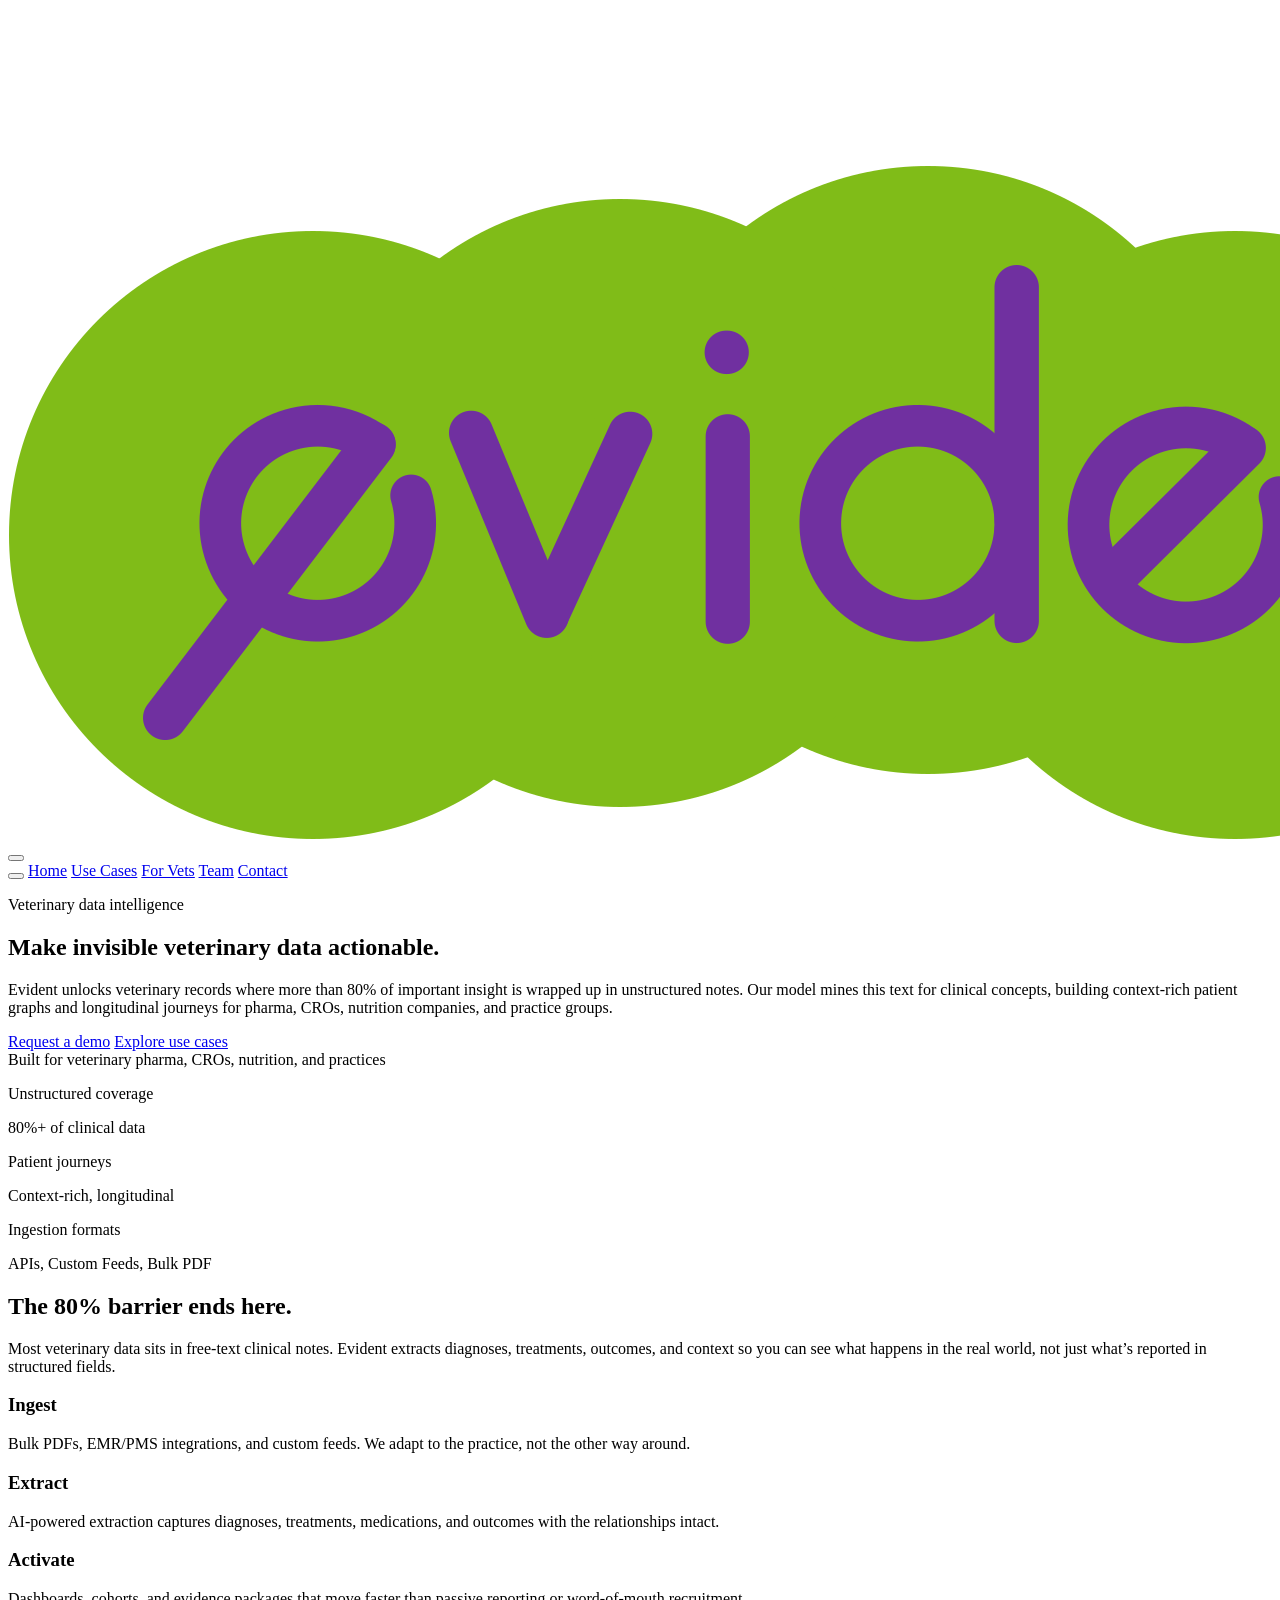
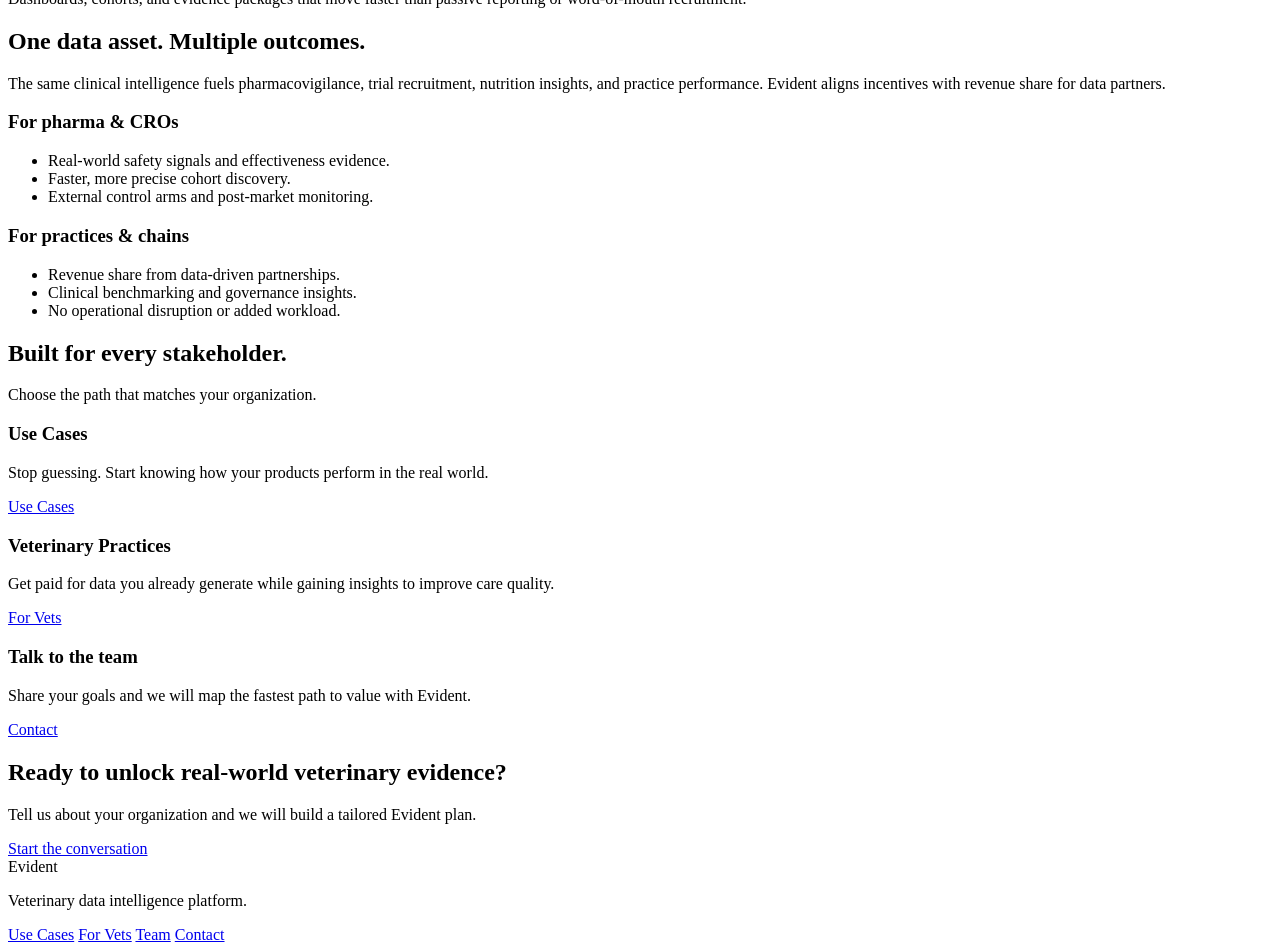
==== index.html @ 98c077f2 "Update site logo to evidentmed asset" ====
<!doctype html>
<html lang="en">
  <head>
    <meta charset="utf-8" />
    <meta name="viewport" content="width=device-width, initial-scale=1" />
    <title>Evident | Veterinary Data Intelligence</title>
    <meta
      name="description"
      content="Evident transforms unstructured veterinary records into real-world intelligence for pharma, CROs, nutrition brands, and veterinary practice groups."
    />
    <link rel="icon" href="static/favicon.png" type="image/png" />
    <link rel="preconnect" href="https://fonts.googleapis.com" />
    <link rel="preconnect" href="https://fonts.gstatic.com" crossorigin />
    <link
      href="https://fonts.googleapis.com/css2?family=Sora:wght@400;600;700&family=Source+Sans+3:wght@400;500;600&display=swap"
      rel="stylesheet"
    />
    <link rel="stylesheet" href="styles.css" />
  </head>
  <body>
    <div class="bg">
      <div class="orb orb-one" aria-hidden="true"></div>
      <div class="orb orb-two" aria-hidden="true"></div>
      <div class="orb orb-three" aria-hidden="true"></div>
      <div class="orb orb-four" aria-hidden="true"></div>
      <div class="orb orb-one orb-flat" aria-hidden="true"></div>
      <div class="orb orb-two orb-flat" aria-hidden="true"></div>
      <div class="orb orb-three orb-flat" aria-hidden="true"></div>
      <div class="orb orb-four orb-flat" aria-hidden="true"></div>
      <canvas class="orb-lines" aria-hidden="true"></canvas>
      <div class="grid" aria-hidden="true"></div>
    </div>

    <header class="nav">
      <a class="logo" href="/" aria-label="Evident home">
        <img src="static/evidentmed.png" alt="Evident logo" />
      </a>
      <button class="nav-toggle" type="button" aria-label="Toggle menu" aria-expanded="false">
        <span class="bar"></span>
        <span class="bar"></span>
        <span class="bar"></span>
      </button>
      <nav class="nav-links">
        <button class="nav-toggle nav-close" type="button" aria-label="Close menu">
          <span class="bar"></span>
          <span class="bar"></span>
          <span class="bar"></span>
        </button>
        <a href="/" class="active">Home</a>
        <a href="/pharma/">Use Cases</a>
        <a href="/vets/">For Vets</a>
        <a href="/team/">Team</a>
        <a href="/contact/" class="button small">Contact</a>
      </nav>
    </header>

    <main>
      <section class="hero">
        <div class="hero-copy">
          <p class="eyebrow">Veterinary data intelligence</p>
          <h1>Make invisible veterinary data actionable.</h1>
          <p class="lede">
            Evident unlocks veterinary records where more than 80% of important
            insight is wrapped up in unstructured notes. Our model mines this
            text for clinical concepts, building context-rich patient graphs and
            longitudinal journeys for pharma, CROs, nutrition companies, and
            practice groups.
          </p>
          <div class="cta-row">
            <a class="button" href="/contact/">Request a demo</a>
            <a class="button ghost" href="/pharma/">Explore use cases</a>
          </div>
          <div class="trust">
            <span>Built for veterinary pharma, CROs, nutrition, and practices</span>
          </div>
        </div>
        <div class="hero-card" aria-hidden="true">
          <div class="hero-card-body">
            <div class="metric">
              <p class="metric-label">Unstructured coverage</p>
              <p class="metric-value">80%+ of clinical data</p>
            </div>
            <div class="metric">
              <p class="metric-label">Patient journeys</p>
              <p class="metric-value">Context-rich, longitudinal</p>
            </div>
            <div class="metric">
              <p class="metric-label">Ingestion formats</p>
              <p class="metric-value">APIs, Custom Feeds, Bulk PDF</p>
            </div>
          </div>
        </div>
      </section>

      <section class="section" id="platform">
        <div class="section-title">
          <h2>The 80% barrier ends here.</h2>
          <p>
            Most veterinary data sits in free-text clinical notes. Evident
            extracts diagnoses, treatments, outcomes, and context so you can see
            what happens in the real world, not just what’s reported in
            structured fields.
          </p>
        </div>
        <div class="steps">
          <div class="step">
            <h3>Ingest</h3>
            <p>
              Bulk PDFs, EMR/PMS integrations, and custom feeds. We adapt to the
              practice, not the other way around.
            </p>
          </div>
          <div class="step">
            <h3>Extract</h3>
            <p>
              AI-powered extraction captures diagnoses, treatments, medications,
              and outcomes with the relationships intact.
            </p>
          </div>
          <div class="step">
            <h3>Activate</h3>
            <p>
              Dashboards, cohorts, and evidence packages that move faster than
              passive reporting or word-of-mouth recruitment.
            </p>
          </div>
        </div>
      </section>

      <section class="section dark" id="impact">
        <div class="section-title">
          <h2>One data asset. Multiple outcomes.</h2>
          <p>
            The same clinical intelligence fuels pharmacovigilance, trial
            recruitment, nutrition insights, and practice performance. Evident
            aligns incentives with revenue share for data partners.
          </p>
        </div>
        <div class="split">
          <div class="panel">
            <h3>For pharma & CROs</h3>
            <ul>
              <li>Real-world safety signals and effectiveness evidence.</li>
              <li>Faster, more precise cohort discovery.</li>
              <li>External control arms and post-market monitoring.</li>
            </ul>
          </div>
          <div class="panel">
            <h3>For practices & chains</h3>
            <ul>
              <li>Revenue share from data-driven partnerships.</li>
              <li>Clinical benchmarking and governance insights.</li>
              <li>No operational disruption or added workload.</li>
            </ul>
          </div>
        </div>
      </section>

      <section class="section" id="audiences">
        <div class="section-title">
          <h2>Built for every stakeholder.</h2>
          <p>Choose the path that matches your organization.</p>
        </div>
        <div class="feature-grid">
          <div class="feature">
            <h3>Use Cases</h3>
            <p>
              Stop guessing. Start knowing how your products perform in the real
              world.
            </p>
            <a class="button ghost" href="/pharma/">Use Cases</a>
          </div>
          <div class="feature">
            <h3>Veterinary Practices</h3>
            <p>
              Get paid for data you already generate while gaining insights to
              improve care quality.
            </p>
            <a class="button ghost" href="/vets/">For Vets</a>
          </div>
          <div class="feature">
            <h3>Talk to the team</h3>
            <p>
              Share your goals and we will map the fastest path to value with
              Evident.
            </p>
            <a class="button ghost" href="/contact/">Contact</a>
          </div>
        </div>
      </section>

      <section class="section cta" id="contact">
        <div class="cta-content">
          <h2>Ready to unlock real-world veterinary evidence?</h2>
          <p>
            Tell us about your organization and we will build a tailored Evident
            plan.
          </p>
        </div>
        <div class="cta-actions">
          <a class="button" href="/contact/">Start the conversation</a>
        </div>
      </section>
    </main>

    <footer class="footer">
      <div>
        <div class="logo">Evident</div>
        <p>Veterinary data intelligence platform.</p>
      </div>
      <div class="footer-links">
        <a href="/pharma/">Use Cases</a>
        <a href="/vets/">For Vets</a>
        <a href="/team/">Team</a>
        <a href="/contact/">Contact</a>
      </div>
    </footer>
    <script src="scripts.js"></script>
  </body>
</html>
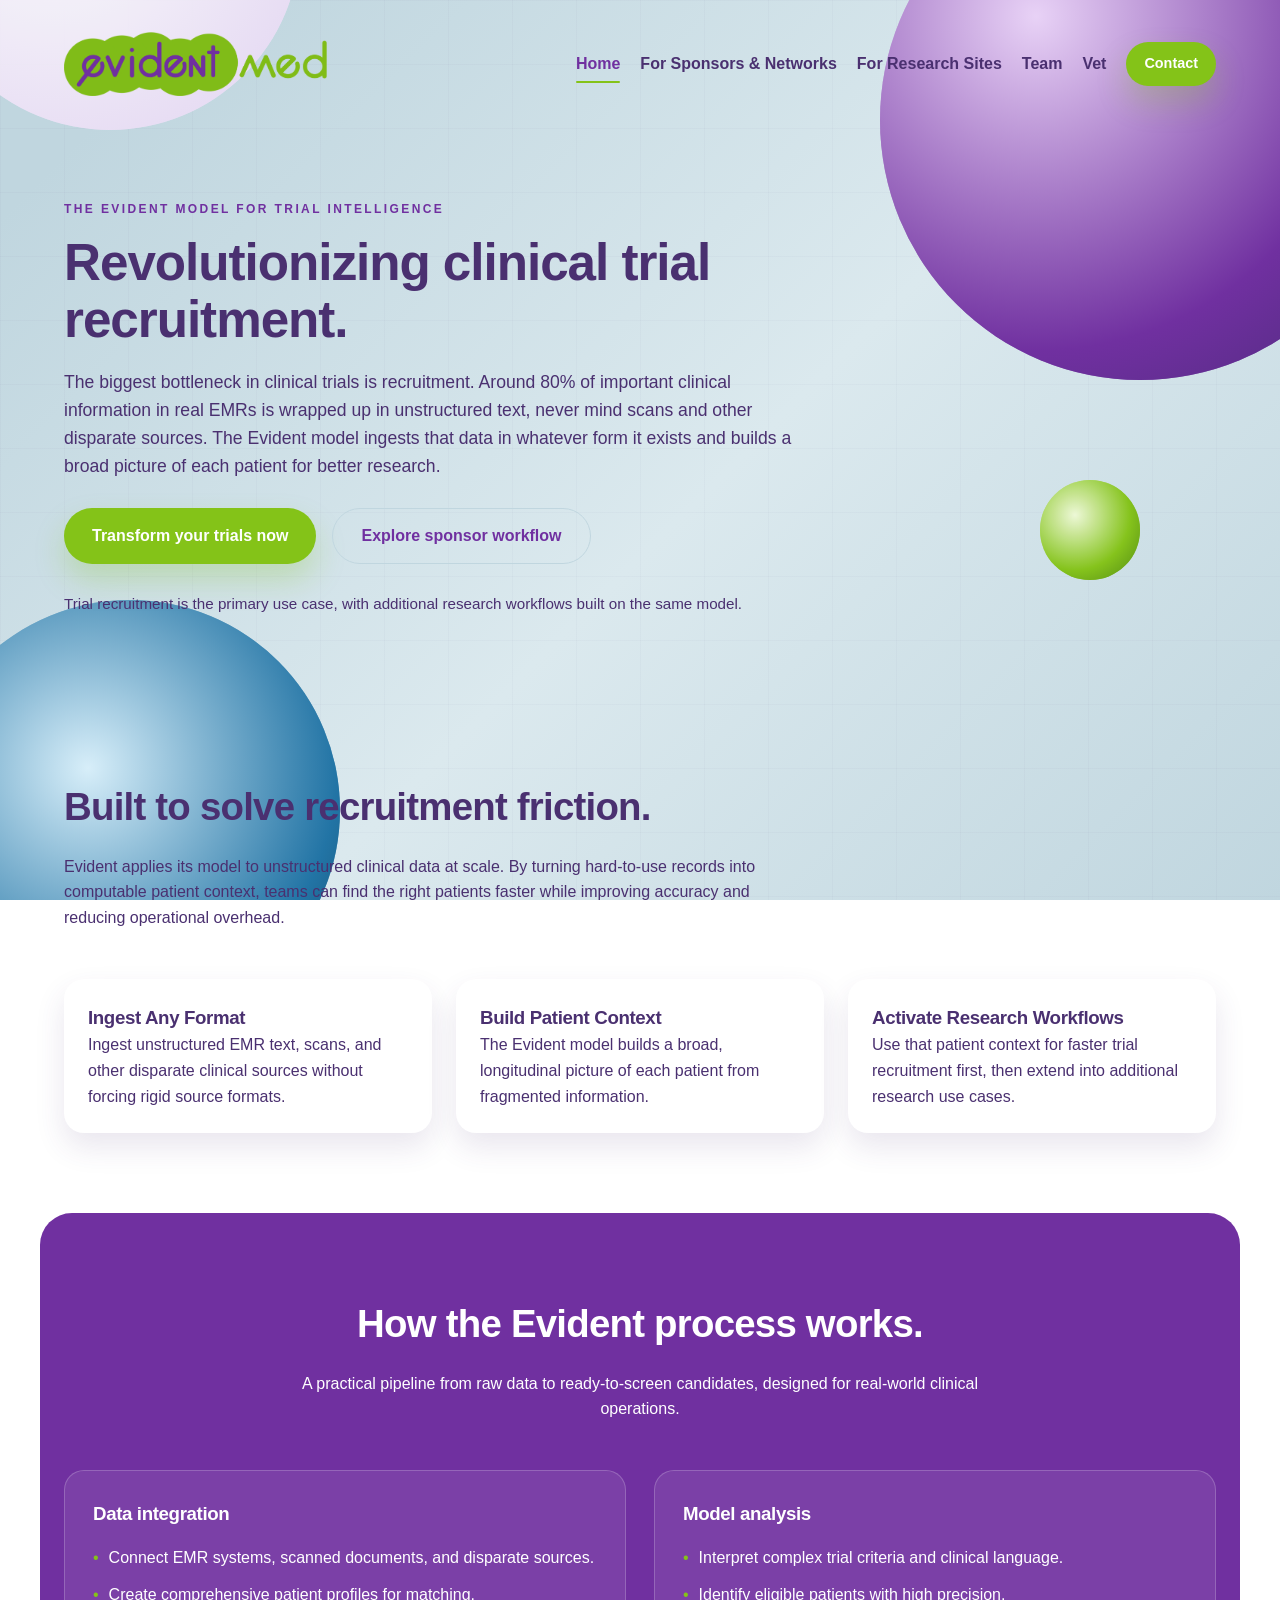
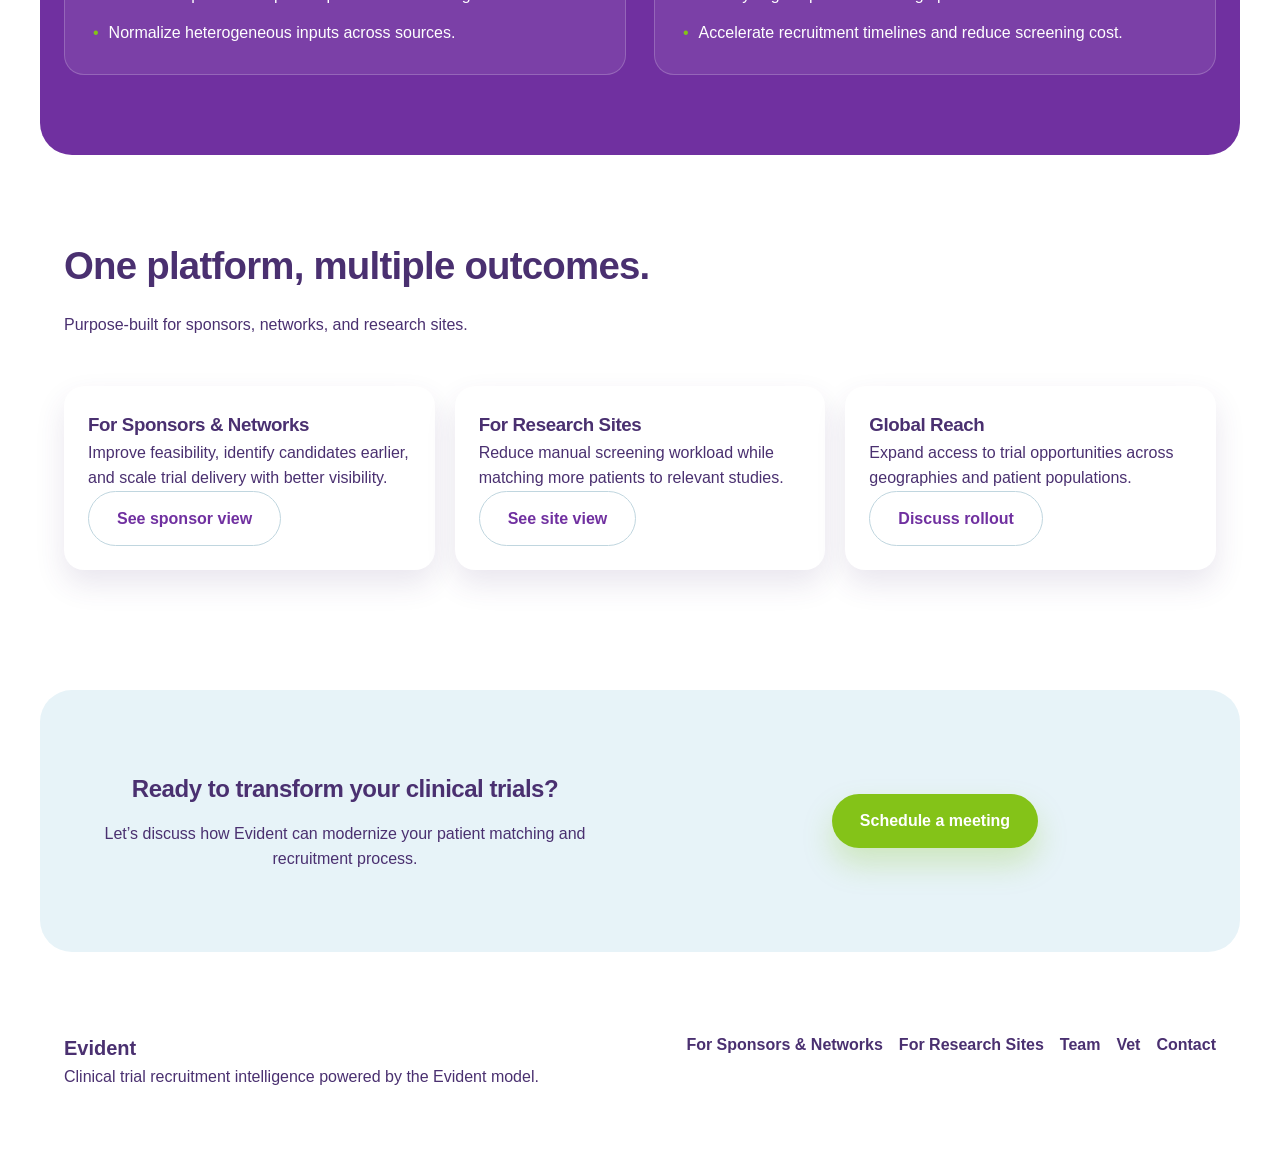
==== commit 68f20ab3: "Add Vet link across navigation and sync redirect pages" ====
--- a/index.html
+++ b/index.html
@@ -3,10 +3,10 @@
   <head>
     <meta charset="utf-8" />
     <meta name="viewport" content="width=device-width, initial-scale=1" />
-    <title>Evident | Veterinary Data Intelligence</title>
+    <title>Evident | Revolutionizing Clinical Trials</title>
     <meta
       name="description"
-      content="Evident transforms unstructured veterinary records into real-world intelligence for pharma, CROs, nutrition brands, and veterinary practice groups."
+      content="Evident turns unstructured EMR text, scans, and disparate clinical sources into a broad patient picture for better research and faster trial recruitment."
     />
     <link rel="icon" href="static/favicon.png" type="image/png" />
     <link rel="preconnect" href="https://fonts.googleapis.com" />
@@ -32,7 +32,7 @@
     </div>
 
     <header class="nav">
-      <a class="logo" href="/" aria-label="Evident home">
+      <a class="logo" href="index.html" aria-label="Evident home">
         <img src="static/evidentmed.png" alt="Evident logo" />
       </a>
       <button class="nav-toggle" type="button" aria-label="Toggle menu" aria-expanded="false">
@@ -46,47 +46,48 @@
           <span class="bar"></span>
           <span class="bar"></span>
         </button>
-        <a href="/" class="active">Home</a>
-        <a href="/pharma/">Use Cases</a>
-        <a href="/vets/">For Vets</a>
-        <a href="/team/">Team</a>
-        <a href="/contact/" class="button small">Contact</a>
+        <a href="index.html" class="active">Home</a>
+        <a href="pharma/index.html">For Sponsors &amp; Networks</a>
+        <a href="vets/index.html">For Research Sites</a>
+        <a href="team/index.html">Team</a>
+        <a href="https://evident.vet">Vet</a>
+        <a href="contact/index.html" class="button small">Contact</a>
       </nav>
     </header>
 
     <main>
       <section class="hero">
         <div class="hero-copy">
-          <p class="eyebrow">Veterinary data intelligence</p>
-          <h1>Make invisible veterinary data actionable.</h1>
+          <p class="eyebrow">The Evident model for trial intelligence</p>
+          <h1>Revolutionizing clinical trial recruitment.</h1>
           <p class="lede">
-            Evident unlocks veterinary records where more than 80% of important
-            insight is wrapped up in unstructured notes. Our model mines this
-            text for clinical concepts, building context-rich patient graphs and
-            longitudinal journeys for pharma, CROs, nutrition companies, and
-            practice groups.
+            The biggest bottleneck in clinical trials is recruitment. Around 80%
+            of important clinical information in real EMRs is wrapped up in
+            unstructured text, never mind scans and other disparate sources.
+            The Evident model ingests that data in whatever form it exists and
+            builds a broad picture of each patient for better research.
           </p>
           <div class="cta-row">
-            <a class="button" href="/contact/">Request a demo</a>
-            <a class="button ghost" href="/pharma/">Explore use cases</a>
+            <a class="button" href="contact/index.html">Transform your trials now</a>
+            <a class="button ghost" href="pharma/index.html">Explore sponsor workflow</a>
           </div>
           <div class="trust">
-            <span>Built for veterinary pharma, CROs, nutrition, and practices</span>
-          </div>
-        </div>
-        <div class="hero-card" aria-hidden="true">
+            <span>Trial recruitment is the primary use case, with additional research workflows built on the same model.</span>
+          </div>
+        </div>
+        <div class="hero-card hero-card-hidden" aria-hidden="true">
           <div class="hero-card-body">
             <div class="metric">
-              <p class="metric-label">Unstructured coverage</p>
-              <p class="metric-value">80%+ of clinical data</p>
+              <p class="metric-label">Matching speed</p>
+              <p class="metric-value">Minutes, not months</p>
             </div>
             <div class="metric">
-              <p class="metric-label">Patient journeys</p>
-              <p class="metric-value">Context-rich, longitudinal</p>
+              <p class="metric-label">Data inputs</p>
+              <p class="metric-value">EMR text, scans, and disparate sources</p>
             </div>
             <div class="metric">
-              <p class="metric-label">Ingestion formats</p>
-              <p class="metric-value">APIs, Custom Feeds, Bulk PDF</p>
+              <p class="metric-label">Operational impact</p>
+              <p class="metric-value">Faster, cleaner recruitment workflow</p>
             </div>
           </div>
         </div>
@@ -94,34 +95,34 @@
 
       <section class="section" id="platform">
         <div class="section-title">
-          <h2>The 80% barrier ends here.</h2>
+          <h2>Built to solve recruitment friction.</h2>
           <p>
-            Most veterinary data sits in free-text clinical notes. Evident
-            extracts diagnoses, treatments, outcomes, and context so you can see
-            what happens in the real world, not just what’s reported in
-            structured fields.
+            Evident applies its model to unstructured clinical data at scale.
+            By turning hard-to-use records into computable patient context, teams
+            can find the right patients faster while improving accuracy and
+            reducing operational overhead.
           </p>
         </div>
         <div class="steps">
           <div class="step">
-            <h3>Ingest</h3>
-            <p>
-              Bulk PDFs, EMR/PMS integrations, and custom feeds. We adapt to the
-              practice, not the other way around.
+            <h3>Ingest Any Format</h3>
+            <p>
+              Ingest unstructured EMR text, scans, and other disparate clinical
+              sources without forcing rigid source formats.
             </p>
           </div>
           <div class="step">
-            <h3>Extract</h3>
-            <p>
-              AI-powered extraction captures diagnoses, treatments, medications,
-              and outcomes with the relationships intact.
+            <h3>Build Patient Context</h3>
+            <p>
+              The Evident model builds a broad, longitudinal picture of each
+              patient from fragmented information.
             </p>
           </div>
           <div class="step">
-            <h3>Activate</h3>
-            <p>
-              Dashboards, cohorts, and evidence packages that move faster than
-              passive reporting or word-of-mouth recruitment.
+            <h3>Activate Research Workflows</h3>
+            <p>
+              Use that patient context for faster trial recruitment first, then
+              extend into additional research use cases.
             </p>
           </div>
         </div>
@@ -129,28 +130,27 @@
 
       <section class="section dark" id="impact">
         <div class="section-title">
-          <h2>One data asset. Multiple outcomes.</h2>
+          <h2>How the Evident process works.</h2>
           <p>
-            The same clinical intelligence fuels pharmacovigilance, trial
-            recruitment, nutrition insights, and practice performance. Evident
-            aligns incentives with revenue share for data partners.
+            A practical pipeline from raw data to ready-to-screen candidates,
+            designed for real-world clinical operations.
           </p>
         </div>
         <div class="split">
           <div class="panel">
-            <h3>For pharma & CROs</h3>
+            <h3>Data integration</h3>
             <ul>
-              <li>Real-world safety signals and effectiveness evidence.</li>
-              <li>Faster, more precise cohort discovery.</li>
-              <li>External control arms and post-market monitoring.</li>
+              <li>Connect EMR systems, scanned documents, and disparate sources.</li>
+              <li>Create comprehensive patient profiles for matching.</li>
+              <li>Normalize heterogeneous inputs across sources.</li>
             </ul>
           </div>
           <div class="panel">
-            <h3>For practices & chains</h3>
+            <h3>Model analysis</h3>
             <ul>
-              <li>Revenue share from data-driven partnerships.</li>
-              <li>Clinical benchmarking and governance insights.</li>
-              <li>No operational disruption or added workload.</li>
+              <li>Interpret complex trial criteria and clinical language.</li>
+              <li>Identify eligible patients with high precision.</li>
+              <li>Accelerate recruitment timelines and reduce screening cost.</li>
             </ul>
           </div>
         </div>
@@ -158,47 +158,47 @@
 
       <section class="section" id="audiences">
         <div class="section-title">
-          <h2>Built for every stakeholder.</h2>
-          <p>Choose the path that matches your organization.</p>
+          <h2>One platform, multiple outcomes.</h2>
+          <p>Purpose-built for sponsors, networks, and research sites.</p>
         </div>
         <div class="feature-grid">
           <div class="feature">
-            <h3>Use Cases</h3>
-            <p>
-              Stop guessing. Start knowing how your products perform in the real
-              world.
-            </p>
-            <a class="button ghost" href="/pharma/">Use Cases</a>
+            <h3>For Sponsors &amp; Networks</h3>
+            <p>
+              Improve feasibility, identify candidates earlier, and scale trial
+              delivery with better visibility.
+            </p>
+            <a class="button ghost" href="pharma/index.html">See sponsor view</a>
           </div>
           <div class="feature">
-            <h3>Veterinary Practices</h3>
-            <p>
-              Get paid for data you already generate while gaining insights to
-              improve care quality.
-            </p>
-            <a class="button ghost" href="/vets/">For Vets</a>
+            <h3>For Research Sites</h3>
+            <p>
+              Reduce manual screening workload while matching more patients to
+              relevant studies.
+            </p>
+            <a class="button ghost" href="vets/index.html">See site view</a>
           </div>
           <div class="feature">
-            <h3>Talk to the team</h3>
-            <p>
-              Share your goals and we will map the fastest path to value with
-              Evident.
-            </p>
-            <a class="button ghost" href="/contact/">Contact</a>
+            <h3>Global Reach</h3>
+            <p>
+              Expand access to trial opportunities across geographies and patient
+              populations.
+            </p>
+            <a class="button ghost" href="contact/index.html">Discuss rollout</a>
           </div>
         </div>
       </section>
 
       <section class="section cta" id="contact">
         <div class="cta-content">
-          <h2>Ready to unlock real-world veterinary evidence?</h2>
+          <h2>Ready to transform your clinical trials?</h2>
           <p>
-            Tell us about your organization and we will build a tailored Evident
-            plan.
+            Let’s discuss how Evident can modernize your patient matching and
+            recruitment process.
           </p>
         </div>
         <div class="cta-actions">
-          <a class="button" href="/contact/">Start the conversation</a>
+          <a class="button" href="contact/index.html">Schedule a meeting</a>
         </div>
       </section>
     </main>
@@ -206,13 +206,14 @@
     <footer class="footer">
       <div>
         <div class="logo">Evident</div>
-        <p>Veterinary data intelligence platform.</p>
+        <p>Clinical trial recruitment intelligence powered by the Evident model.</p>
       </div>
       <div class="footer-links">
-        <a href="/pharma/">Use Cases</a>
-        <a href="/vets/">For Vets</a>
-        <a href="/team/">Team</a>
-        <a href="/contact/">Contact</a>
+        <a href="pharma/index.html">For Sponsors &amp; Networks</a>
+        <a href="vets/index.html">For Research Sites</a>
+        <a href="team/index.html">Team</a>
+        <a href="https://evident.vet">Vet</a>
+        <a href="contact/index.html">Contact</a>
       </div>
     </footer>
     <script src="scripts.js"></script>
--- a/styles.css
+++ b/styles.css
@@ -0,0 +1,837 @@
+:root {
+  --page-bg: #ffffff;
+  --card-from: #c0d6df;
+  --card-via: #dbe9ee;
+  --card-to: #c0d6df;
+  --primary: #7030a0;
+  --primary-hover: #5c2680;
+  --text: #4a3070;
+  --accent-blue: #2274a5;
+  --accent-blue-hover: #1b6189;
+  --accent-green: #84c318;
+  --accent-green-hover: #6fa214;
+  --accent-border: #c0d6df;
+  --white: #ffffff;
+  --glass: rgba(255, 255, 255, 0.75);
+  --shadow: 0 24px 60px rgba(112, 48, 160, 0.18);
+}
+
+* {
+  box-sizing: border-box;
+  margin: 0;
+  padding: 0;
+}
+
+body {
+  font-family: "Source Sans 3", "Avenir LT Std", "Avenir", "Helvetica Neue",
+    Helvetica, Arial, sans-serif;
+  color: var(--text);
+  background: var(--page-bg);
+  min-height: 100vh;
+  line-height: 1.6;
+}
+
+h1,
+h2,
+h3 {
+  font-family: "Sora", "Segoe UI", Tahoma, sans-serif;
+  letter-spacing: -0.02em;
+}
+
+a {
+  color: inherit;
+  text-decoration: none;
+}
+
+.bg {
+  position: fixed;
+  inset: 0;
+  z-index: -1;
+  overflow: hidden;
+  background: linear-gradient(135deg, var(--card-from) 10%, var(--card-via) 55%, var(--card-to));
+}
+
+.bg::after {
+  content: "";
+  position: absolute;
+  inset: 0;
+  background: transparent;
+  pointer-events: none;
+  z-index: 4;
+}
+
+.orb {
+  position: absolute;
+  border-radius: 999px;
+  filter: blur(0px);
+  opacity: 0.65;
+  animation: float 12s ease-in-out infinite;
+  z-index: 3;
+  transform-origin: center;
+}
+
+.orb-flat {
+  background: var(--card-via);
+  opacity: 1;
+  z-index: 2;
+}
+
+.orb-one {
+  width: 520px;
+  height: 520px;
+  background: radial-gradient(circle at 30% 30%, #e8d2f6, #7030a0 65%, #4a2a79);
+  --line-color: rgb(168, 138, 200);
+  --line-opacity: 0.75;
+  top: -140px;
+  right: -120px;
+}
+
+
+.orb-two {
+  width: 420px;
+  height: 420px;
+  background: radial-gradient(circle at 40% 40%, #d7eef9, #2274a5 70%, #13445f);
+  --line-color: rgb(144, 185, 210);
+  --line-opacity: 0.75;
+  bottom: -120px;
+  left: -80px;
+  animation-delay: -4s;
+}
+
+
+.orb-three {
+  width: 380px;
+  height: 380px;
+  background: radial-gradient(circle at 35% 35%, #ffffff, #efe7f7 55%, #e3d4f2);
+  --line-color: rgb(188, 163, 215);
+  --line-opacity: 0.7;
+  top: -250px;
+  left: -80px;
+  opacity: 0.8;
+  animation-delay: -2s;
+}
+
+
+.orb-four {
+  width: 100px;
+  height: 100px;
+  background: radial-gradient(circle at 35% 35%, #eef9d7, #84c318 60%, #4e8610);
+  --line-color: rgb(132, 195, 24);
+  top: 480px;
+  right: 140px;
+  opacity: 0.85;
+  animation-delay: -1s;
+}
+
+
+.grid {
+  position: absolute;
+  inset: 0;
+  background-image: linear-gradient(rgba(74, 48, 112, 0.08) 1px, transparent 1px),
+    linear-gradient(90deg, rgba(74, 48, 112, 0.08) 1px, transparent 1px);
+  background-size: 64px 64px;
+  mix-blend-mode: multiply;
+  opacity: 0.35;
+  z-index: 0;
+}
+
+.orb-lines {
+  position: absolute;
+  inset: 0;
+  z-index: 1;
+  pointer-events: none;
+  display: block;
+}
+
+@keyframes float {
+  0%,
+  100% {
+    transform: translate3d(0, 0, 0) scale(var(--orb-scale, 1));
+  }
+  50% {
+    transform: translate3d(0, 22px, 0) scale(var(--orb-scale, 1));
+  }
+}
+
+.nav {
+  max-width: 1200px;
+  margin: 0 auto;
+  padding: 32px 24px 0;
+  display: flex;
+  justify-content: space-between;
+  align-items: center;
+  gap: 16px;
+  transition: transform 0.3s ease;
+}
+
+.logo {
+  font-family: "Sora", sans-serif;
+  font-weight: 700;
+  font-size: 1.25rem;
+}
+
+.logo img {
+  height: 64px;
+  width: auto;
+  display: block;
+}
+
+.nav-links {
+  display: flex;
+  gap: 20px;
+  align-items: center;
+  font-weight: 600;
+  color: var(--text);
+  flex-wrap: wrap;
+  justify-content: flex-end;
+}
+
+.nav-toggle {
+  display: none;
+  width: 48px;
+  height: 48px;
+  border-radius: 0;
+  border: none;
+  background: transparent;
+  color: var(--page-bg);
+  align-items: center;
+  justify-content: center;
+  font-size: 0;
+  line-height: 1;
+  cursor: pointer;
+  padding: 0;
+  flex-direction: column;
+  gap: 6px;
+}
+
+.nav-toggle .bar {
+  display: block;
+  width: 28px;
+  height: 4px;
+  border-radius: 999px;
+  background: currentColor;
+}
+
+
+.nav-links a.active {
+  color: var(--primary);
+  position: relative;
+}
+
+.nav-links a.active::after {
+  content: "";
+  position: absolute;
+  left: 0;
+  right: 0;
+  bottom: -6px;
+  height: 2px;
+  background: var(--accent-green);
+  border-radius: 999px;
+}
+
+.hero {
+  max-width: 1200px;
+  margin: 64px auto 0;
+  padding: 40px 24px 80px;
+  display: grid;
+  gap: 48px;
+  grid-template-columns: minmax(0, 2fr) minmax(0, 1fr);
+  align-items: center;
+}
+
+.page-hero {
+  max-width: 1200px;
+  margin: 40px auto 0;
+  padding: 40px 24px 40px;
+}
+
+.page-hero h1 {
+  font-size: clamp(2.4rem, 4vw, 3.4rem);
+  line-height: 1.1;
+  margin: 16px 0 20px;
+}
+
+.page-hero .lede {
+  max-width: 760px;
+}
+
+.content {
+  max-width: 900px;
+  margin: 0 auto;
+  padding: 0 24px 80px;
+  display: grid;
+  gap: 28px;
+}
+
+.content h2 {
+  font-size: clamp(1.8rem, 3vw, 2.4rem);
+}
+
+.content h3 {
+  font-size: 1.3rem;
+}
+
+.content ul {
+  padding-left: 20px;
+  display: grid;
+  gap: 12px;
+}
+
+.content .card {
+  padding: 28px;
+}
+
+.eyebrow {
+  text-transform: uppercase;
+  font-weight: 600;
+  letter-spacing: 0.2em;
+  font-size: 0.75rem;
+  color: var(--primary);
+  margin-bottom: 16px;
+}
+
+.hero h1 {
+  font-size: clamp(2.5rem, 4vw, 3.6rem);
+  line-height: 1.1;
+  margin-bottom: 20px;
+}
+
+.lede {
+  font-size: 1.1rem;
+  color: var(--text);
+  margin-bottom: 28px;
+}
+
+.cta-row {
+  display: flex;
+  gap: 16px;
+  flex-wrap: wrap;
+}
+
+.button {
+  background: var(--accent-green);
+  color: var(--white);
+  padding: 14px 28px;
+  border-radius: 999px;
+  font-weight: 600;
+  display: inline-flex;
+  align-items: center;
+  justify-content: center;
+  transition: transform 0.2s ease, box-shadow 0.2s ease;
+  box-shadow: 0 16px 30px rgba(132, 195, 24, 0.25);
+}
+
+.button:hover {
+  background: var(--accent-green-hover);
+  transform: translateY(-2px);
+}
+
+.button.ghost {
+  background: transparent;
+  border: 1px solid var(--accent-border);
+  color: var(--primary);
+  box-shadow: none;
+}
+
+.button.small {
+  padding: 10px 18px;
+  font-size: 0.9rem;
+}
+
+.trust {
+  margin-top: 28px;
+  font-size: 0.95rem;
+  color: var(--text);
+}
+
+.hero-card {
+  background: var(--glass);
+  border-radius: 28px;
+  padding: 28px;
+  box-shadow: var(--shadow);
+  border: 1px solid rgba(255, 255, 255, 0.6);
+  backdrop-filter: blur(12px);
+}
+
+.hero-card-hidden {
+  visibility: hidden;
+}
+
+.hero-card-header {
+  display: flex;
+  justify-content: space-between;
+  align-items: center;
+  margin-bottom: 24px;
+}
+
+.pill {
+  background: #efe7f7;
+  color: var(--primary);
+  padding: 6px 14px;
+  border-radius: 999px;
+  font-size: 0.85rem;
+  font-weight: 600;
+}
+
+.status {
+  font-weight: 600;
+  color: var(--accent-blue);
+}
+
+.metric {
+  padding: 16px 0;
+  border-bottom: 1px solid rgba(74, 48, 112, 0.12);
+}
+
+.metric:last-child {
+  border-bottom: none;
+}
+
+.metric-label {
+  font-size: 0.85rem;
+  text-transform: uppercase;
+  letter-spacing: 0.1em;
+  color: var(--text);
+}
+
+.metric-value {
+  font-size: 1.3rem;
+  font-weight: 600;
+  margin-top: 6px;
+}
+
+.hero-card-footer {
+  display: flex;
+  gap: 10px;
+  flex-wrap: wrap;
+  margin-top: 20px;
+}
+
+.tag {
+  background: rgba(255, 255, 255, 0.7);
+  padding: 6px 12px;
+  border-radius: 999px;
+  font-size: 0.8rem;
+}
+
+.section {
+  max-width: 1200px;
+  margin: 0 auto;
+  padding: 80px 24px;
+}
+
+.section.dark {
+  background: var(--primary);
+  color: var(--white);
+  border-radius: 32px;
+  margin: 0 auto;
+  width: min(1200px, calc(100% - 48px));
+}
+
+.section-title {
+  max-width: 720px;
+  margin-bottom: 48px;
+}
+
+.section.dark .section-title,
+.section.cta .cta-content,
+.section.cta .cta-actions {
+  text-align: center;
+  margin-left: auto;
+  margin-right: auto;
+}
+
+.section.cta .cta-actions {
+  justify-items: center;
+}
+
+.section-title h2 {
+  font-size: clamp(2rem, 3vw, 2.6rem);
+  margin-bottom: 16px;
+}
+
+.steps {
+  display: grid;
+  gap: 24px;
+  grid-template-columns: repeat(auto-fit, minmax(220px, 1fr));
+}
+
+.step {
+  background: var(--white);
+  padding: 24px;
+  border-radius: 20px;
+  box-shadow: 0 14px 30px rgba(74, 48, 112, 0.12);
+}
+
+.section.dark .step {
+  background: rgba(255, 255, 255, 0.08);
+  box-shadow: none;
+}
+
+.split {
+  display: grid;
+  gap: 28px;
+  grid-template-columns: repeat(auto-fit, minmax(240px, 1fr));
+}
+
+.panel {
+  background: rgba(255, 255, 255, 0.08);
+  padding: 28px;
+  border-radius: 20px;
+  border: 1px solid rgba(255, 255, 255, 0.2);
+}
+
+.panel ul {
+  list-style: none;
+  margin-top: 16px;
+  display: grid;
+  gap: 12px;
+}
+
+.panel li::before {
+  content: "•";
+  margin-right: 10px;
+  color: var(--accent-green);
+}
+
+.grid-cards {
+  display: grid;
+  gap: 24px;
+  grid-template-columns: repeat(auto-fit, minmax(220px, 1fr));
+}
+
+.feature-grid {
+  display: grid;
+  gap: 20px;
+  grid-template-columns: repeat(auto-fit, minmax(240px, 1fr));
+}
+
+.feature {
+  background: var(--white);
+  padding: 24px;
+  border-radius: 20px;
+  box-shadow: 0 14px 30px rgba(74, 48, 112, 0.12);
+}
+
+.card {
+  background: var(--white);
+  padding: 24px;
+  border-radius: 20px;
+  box-shadow: 0 14px 30px rgba(74, 48, 112, 0.12);
+}
+
+.team-grid {
+  display: grid;
+  gap: 24px;
+  grid-template-columns: repeat(2, minmax(220px, 1fr));
+  max-width: 720px;
+  margin: 0 auto;
+}
+
+.team-card {
+  background: var(--white);
+  padding: 24px;
+  border-radius: 20px;
+  box-shadow: 0 14px 30px rgba(74, 48, 112, 0.12);
+  text-align: center;
+}
+
+.team-photo {
+  width: 140px;
+  height: 140px;
+  border-radius: 999px;
+  object-fit: cover;
+  margin: 0 auto 16px;
+  display: block;
+  border: 3px solid rgba(112, 48, 160, 0.12);
+}
+
+.team-role {
+  font-weight: 600;
+  color: var(--text);
+  margin-top: 6px;
+}
+
+.section.cta {
+  background: #e7f3f8;
+  border-radius: 32px;
+  margin: 0 auto 80px;
+  width: min(1200px, calc(100% - 48px));
+  display: grid;
+  gap: 28px;
+  grid-template-columns: repeat(auto-fit, minmax(260px, 1fr));
+  align-items: center;
+}
+
+.section.dark + .section.cta,
+.section + .section.cta {
+  margin-top: 40px;
+}
+
+.cta-content h2 {
+  margin-bottom: 12px;
+}
+
+.cta-actions {
+  display: grid;
+  gap: 12px;
+}
+
+.cta-note {
+  font-size: 0.9rem;
+  color: var(--text);
+}
+
+.footer {
+  max-width: 1200px;
+  margin: 0 auto 40px;
+  padding: 0 24px 40px;
+  display: flex;
+  justify-content: space-between;
+  gap: 24px;
+  flex-wrap: wrap;
+  color: var(--text);
+  transition: transform 0.3s ease;
+}
+
+main {
+  transition: transform 0.3s ease;
+}
+
+.footer-links {
+  display: flex;
+  gap: 16px;
+  font-weight: 600;
+}
+
+.form {
+  display: grid;
+  gap: 16px;
+  max-width: 640px;
+}
+
+.field {
+  display: grid;
+  gap: 8px;
+}
+
+.label {
+  font-weight: 600;
+}
+
+.input,
+.textarea,
+.select {
+  width: 100%;
+  padding: 12px 14px;
+  border-radius: 12px;
+  border: 1px solid rgba(74, 48, 112, 0.2);
+  font-family: inherit;
+  font-size: 1rem;
+  background: var(--white);
+  color: var(--text);
+}
+
+.textarea {
+  min-height: 140px;
+  resize: vertical;
+}
+
+.form-note {
+  font-size: 0.9rem;
+  color: var(--text);
+}
+
+@media (max-width: 900px) {
+  .nav {
+    flex-direction: column;
+    align-items: flex-start;
+  }
+
+  .nav-links {
+    gap: 12px;
+    font-size: 0.9rem;
+    justify-content: flex-start;
+  }
+
+  .nav-links a:not(.button) {
+    display: inline-flex;
+  }
+
+  .hero {
+    margin-top: 40px;
+    padding-bottom: 64px;
+    grid-template-columns: 1fr;
+  }
+
+  .cta-row {
+    flex-direction: column;
+    align-items: flex-start;
+  }
+
+  .cta-row .button {
+    width: 100%;
+    justify-content: center;
+  }
+
+  .section {
+    padding: 72px 24px;
+  }
+
+  .feature-grid,
+  .grid-cards,
+  .steps,
+  .split {
+    grid-template-columns: 1fr;
+  }
+
+  .team-photo {
+    width: 120px;
+    height: 120px;
+  }
+
+  .section.dark,
+  .section.cta {
+    width: min(1200px, calc(100% - 32px));
+    margin-left: auto;
+    margin-right: auto;
+  }
+}
+
+@media (max-width: 640px) {
+  .orb-one,
+  .orb-four,
+  .orb-lines {
+    display: none;
+  }
+
+  .nav {
+    flex-direction: row;
+    align-items: center;
+    justify-content: space-between;
+  }
+
+  .nav-toggle {
+    display: inline-flex;
+  }
+
+  .nav-links {
+    position: fixed;
+    top: 0;
+    right: 0;
+    height: 100vh;
+    width: min(320px, 80vw);
+    background: var(--white);
+    border-radius: 16px;
+    padding: 96px 20px 24px;
+    box-shadow: 0 18px 40px rgba(74, 48, 112, 0.16);
+    display: flex;
+    flex-direction: column;
+    align-items: flex-start;
+    gap: 12px;
+    z-index: 6;
+    transform: translateX(100%);
+    transition: transform 0.3s ease;
+  }
+
+  .nav-links .nav-close {
+    position: absolute;
+    top: 24px;
+    right: 20px;
+    color: var(--text);
+  }
+
+  .nav-links.is-open {
+    transform: translateX(0);
+  }
+
+  .nav-links a.button.small {
+    width: 100%;
+    justify-content: center;
+  }
+
+  .team-grid {
+    grid-template-columns: 1fr;
+  }
+
+  .orb,
+  .orb-flat {
+    opacity: 0.55;
+  }
+
+  .orb-flat {
+    opacity: 1;
+  }
+
+  .orb-lines {
+    opacity: 0.75;
+  }
+
+  .orb-four {
+    right: 70px;
+  }
+
+  .logo img {
+    height: 52px;
+  }
+
+  .nav {
+    gap: 12px;
+  }
+
+  .hero {
+    margin-top: 32px;
+  }
+
+  .page-hero {
+    margin-top: 24px;
+  }
+
+  .hero h1,
+  .page-hero h1 {
+    font-size: clamp(2rem, 7vw, 2.6rem);
+  }
+
+  .lede {
+    font-size: 1rem;
+  }
+
+  .section {
+    padding: 64px 20px;
+  }
+
+  .section.dark,
+  .section.cta {
+    width: min(1200px, calc(100% - 24px));
+    margin-left: auto;
+    margin-right: auto;
+  }
+
+  .cta-actions {
+    justify-items: stretch;
+  }
+
+  .cta-actions .button {
+    width: 100%;
+  }
+
+  .footer {
+    flex-direction: column;
+  }
+
+  .bg::after {
+    background: rgba(255, 255, 255, 0.3);
+  }
+
+  body.nav-open main,
+  body.nav-open .footer {
+    transform: translateX(-260px);
+  }
+}
+
+@media (prefers-reduced-motion: reduce) {
+  .orb,
+  .orb-flat {
+    animation: none;
+  }
+}
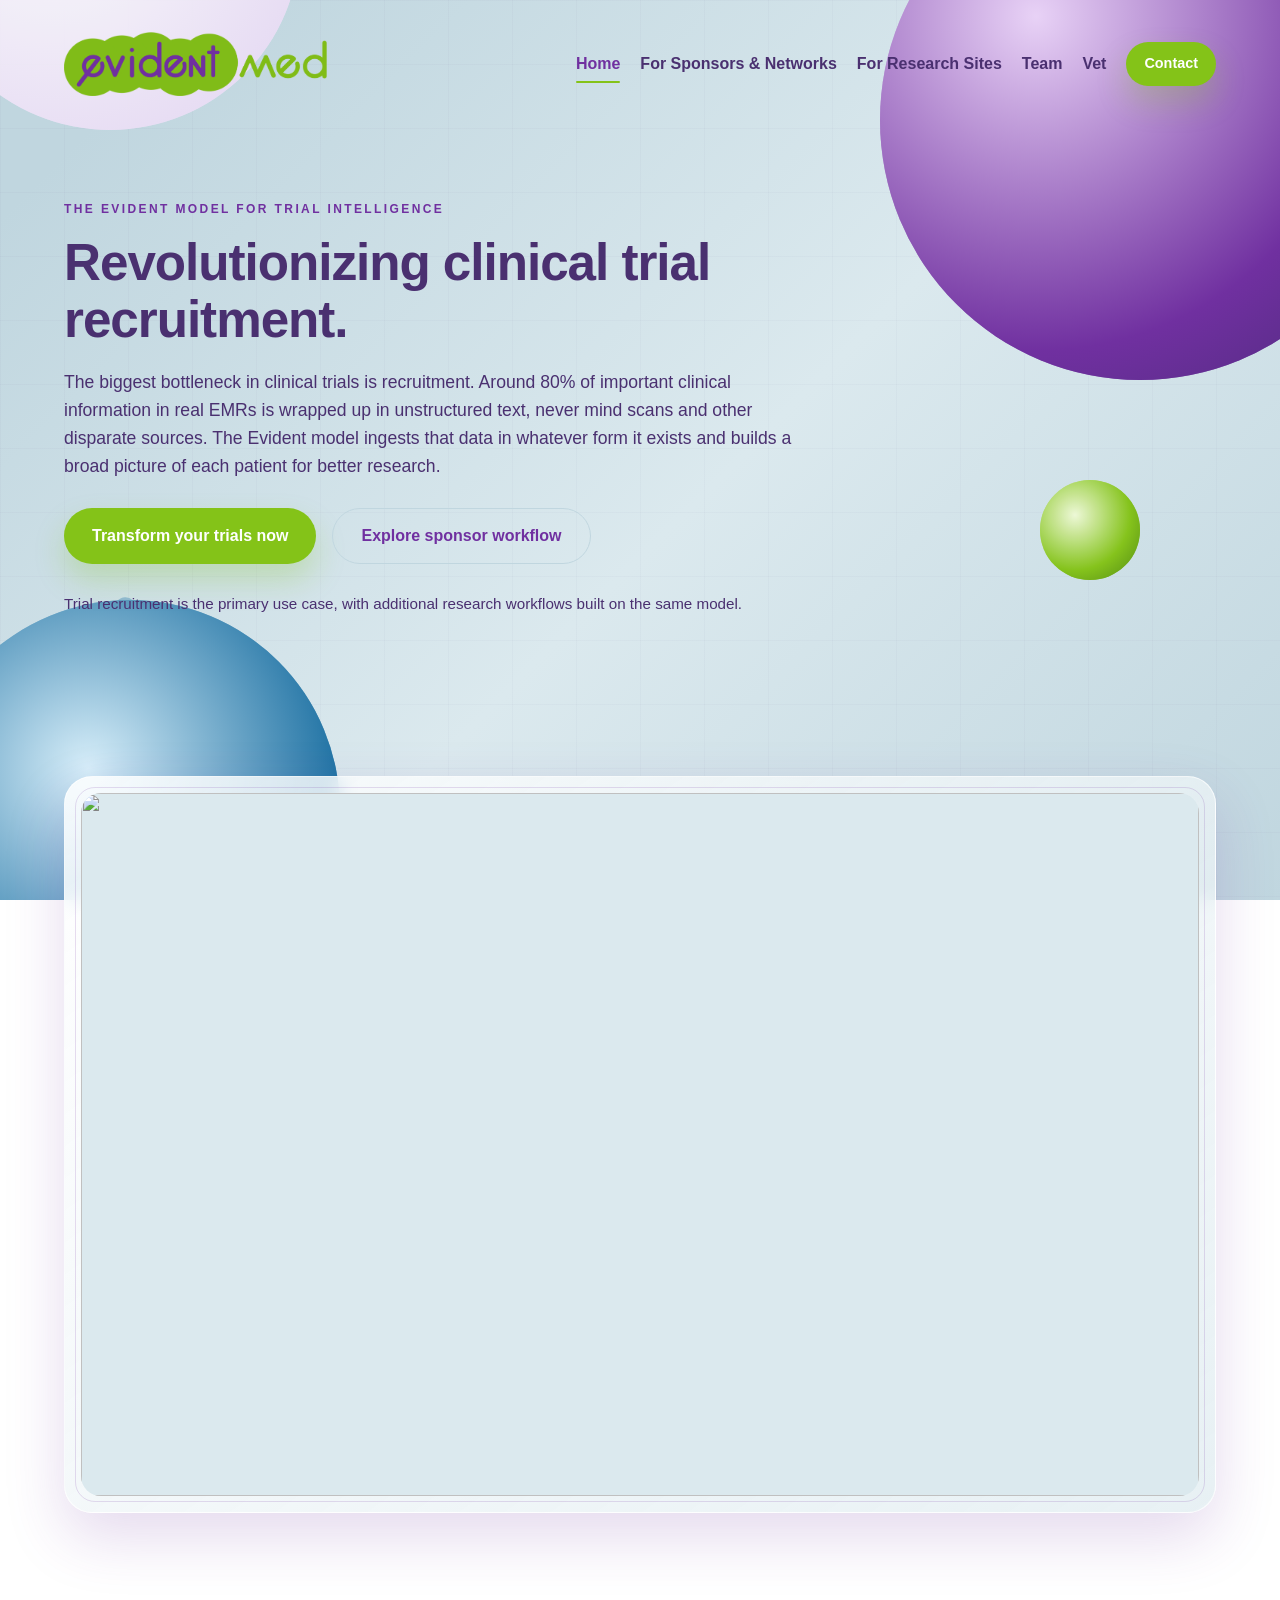
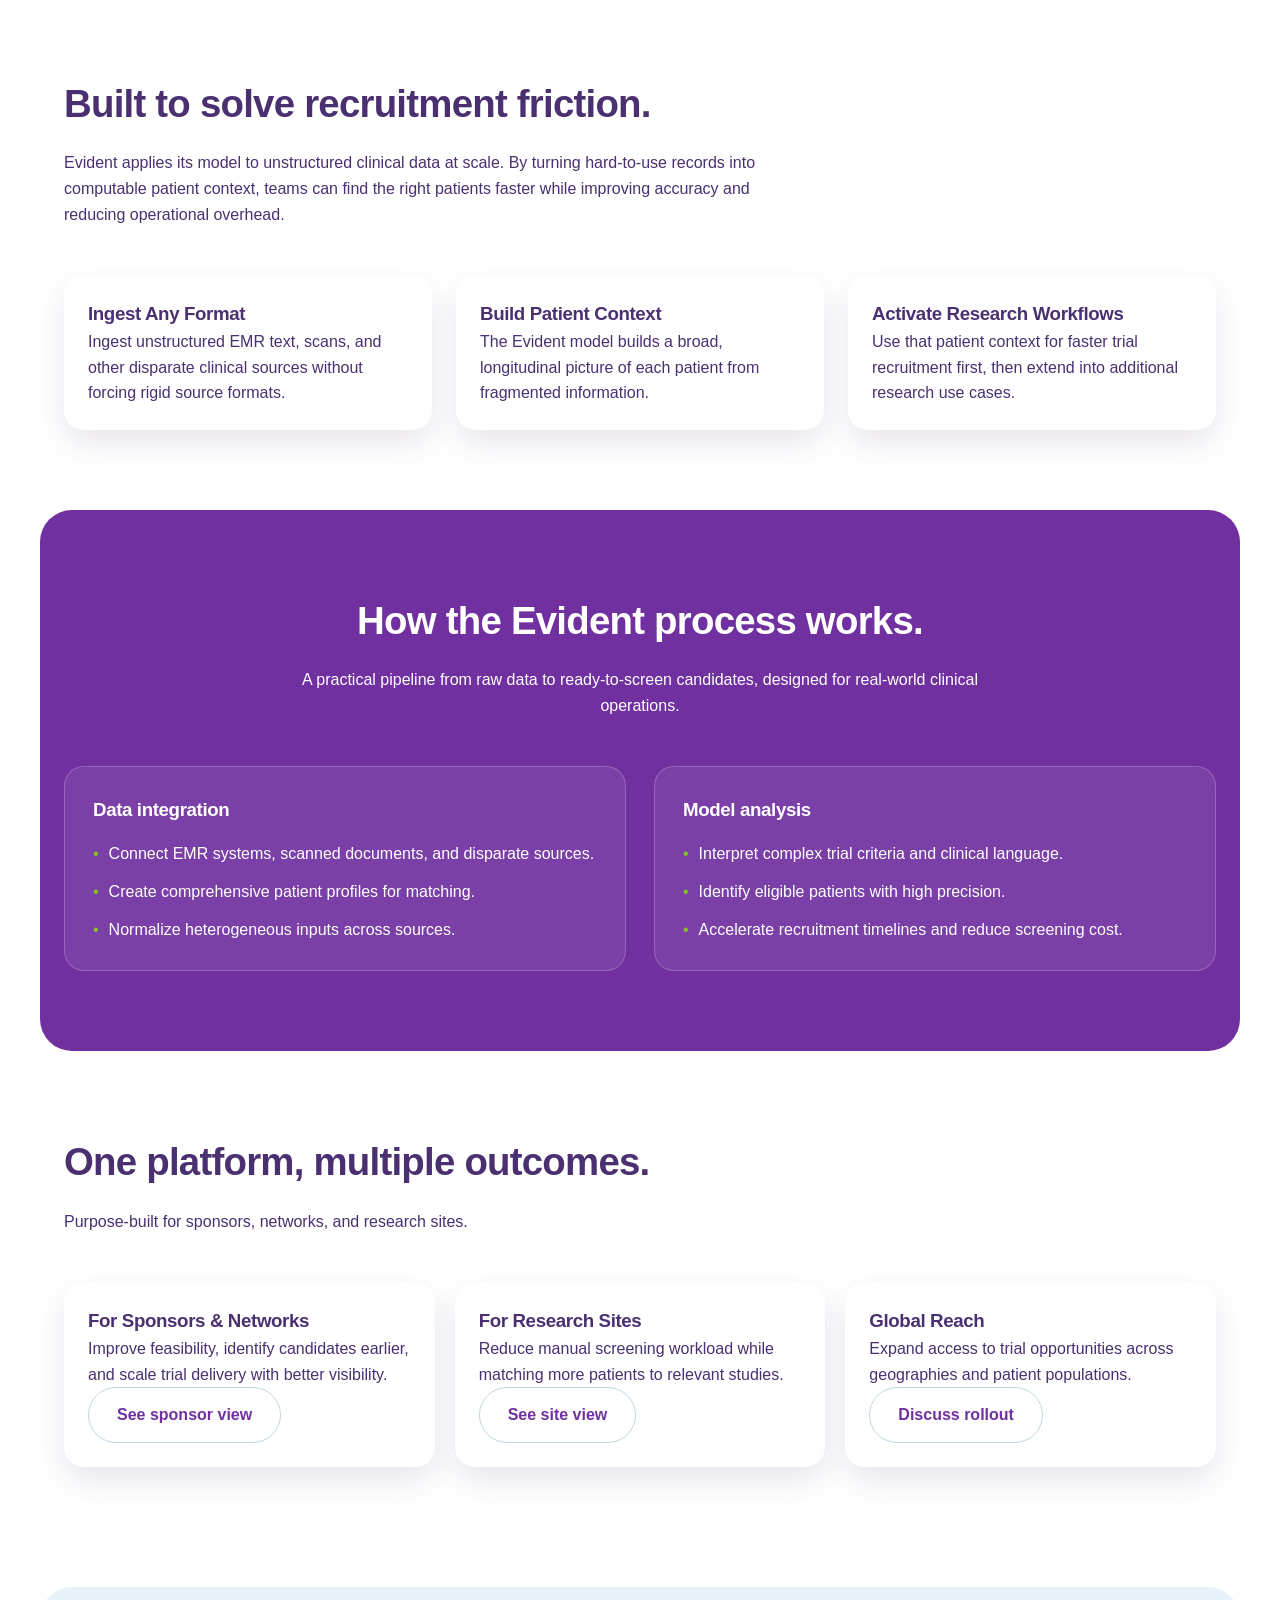
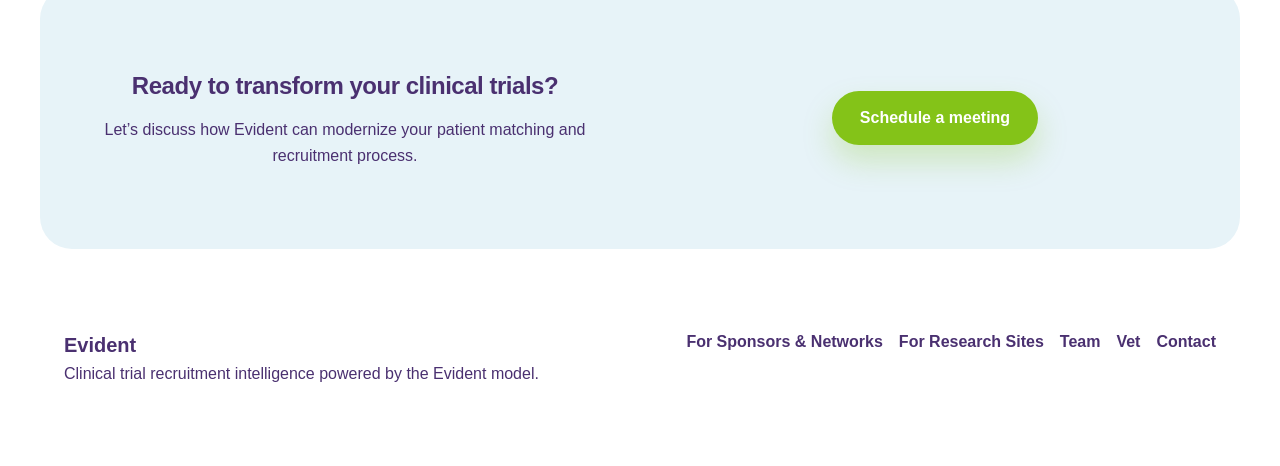
==== commit c906da30: "Implement Vimeo hero video experience and setup playbook" ====
--- a/index.html
+++ b/index.html
@@ -3,11 +3,19 @@
   <head>
     <meta charset="utf-8" />
     <meta name="viewport" content="width=device-width, initial-scale=1" />
+    <meta name="referrer" content="origin-when-cross-origin" />
     <title>Evident | Revolutionizing Clinical Trials</title>
     <meta
       name="description"
       content="Evident turns unstructured EMR text, scans, and disparate clinical sources into a broad patient picture for better research and faster trial recruitment."
     />
+    <link rel="preconnect" href="https://player.vimeo.com" />
+    <link rel="preconnect" href="https://i.vimeocdn.com" crossorigin />
+    <link rel="preconnect" href="https://f.vimeocdn.com" crossorigin />
+    <link rel="dns-prefetch" href="//player.vimeo.com" />
+    <link rel="dns-prefetch" href="//i.vimeocdn.com" />
+    <link rel="dns-prefetch" href="//f.vimeocdn.com" />
+    <link rel="preload" href="https://player.vimeo.com/api/player.js" as="script" />
     <link rel="icon" href="static/favicon.png" type="image/png" />
     <link rel="preconnect" href="https://fonts.googleapis.com" />
     <link rel="preconnect" href="https://fonts.gstatic.com" crossorigin />
@@ -93,6 +101,100 @@
         </div>
       </section>
 
+      <section class="section video-section" id="overview-video">
+        <div class="video-shell">
+          <div class="video-frame">
+            <img
+              class="video-poster"
+              src="https://vumbnail.com/1172864358.jpg"
+              alt=""
+              aria-hidden="true"
+              loading="eager"
+              decoding="async"
+            />
+            <iframe
+              src="https://player.vimeo.com/video/1172864358?title=0&byline=0&portrait=0&badge=0&controls=0&muted=1&autopause=0"
+              title="Evident overview video"
+              loading="eager"
+              fetchpriority="high"
+              allow="autoplay; fullscreen; picture-in-picture; clipboard-write; encrypted-media"
+              referrerpolicy="origin-when-cross-origin"
+              allowfullscreen
+            ></iframe>
+            <div class="video-overlay" data-video-overlay>
+              <div class="video-center-indicator" aria-hidden="true">
+                <span></span>
+                <span></span>
+              </div>
+              <div class="video-bottom-bar">
+                <label class="video-progress-wrap">
+                  <input
+                    class="video-range"
+                    type="range"
+                    min="0"
+                    max="100"
+                    step="0.1"
+                    value="0"
+                    data-video-progress
+                  />
+                </label>
+                <p class="video-time" data-video-time>0:00 / 0:00</p>
+                <div class="video-volume-wrap">
+                  <button class="video-volume-btn" type="button" data-video-volume-toggle aria-label="Volume">
+                    <svg
+                      class="icon-volume"
+                      viewBox="0 0 24 24"
+                      width="18"
+                      height="18"
+                      aria-hidden="true"
+                      focusable="false"
+                    >
+                      <path
+                        d="M3 10h4l5-4v12l-5-4H3zM16 8a5 5 0 0 1 0 8M18.5 5.5a8.5 8.5 0 0 1 0 13"
+                        fill="none"
+                        stroke="currentColor"
+                        stroke-width="2"
+                        stroke-linecap="round"
+                        stroke-linejoin="round"
+                      />
+                    </svg>
+                    <svg
+                      class="icon-muted"
+                      viewBox="0 0 24 24"
+                      width="18"
+                      height="18"
+                      aria-hidden="true"
+                      focusable="false"
+                    >
+                      <path
+                        d="M3 10h4l5-4v12l-5-4H3M16 8l5 8M21 8l-5 8"
+                        fill="none"
+                        stroke="currentColor"
+                        stroke-width="2"
+                        stroke-linecap="round"
+                        stroke-linejoin="round"
+                      />
+                    </svg>
+                  </button>
+                  <div class="video-volume-panel" data-video-volume-panel>
+                    <input
+                      class="video-range"
+                      type="range"
+                      min="0"
+                      max="1"
+                      step="0.01"
+                      value="0.3"
+                      data-video-volume
+                      aria-label="Volume"
+                    />
+                  </div>
+                </div>
+              </div>
+            </div>
+          </div>
+        </div>
+      </section>
+
       <section class="section" id="platform">
         <div class="section-title">
           <h2>Built to solve recruitment friction.</h2>
@@ -216,6 +318,7 @@
         <a href="contact/index.html">Contact</a>
       </div>
     </footer>
+    <script src="https://player.vimeo.com/api/player.js"></script>
     <script src="scripts.js"></script>
   </body>
 </html>
--- a/styles.css
+++ b/styles.css
@@ -520,6 +520,234 @@
   box-shadow: 0 14px 30px rgba(74, 48, 112, 0.12);
 }
 
+.video-section .section-title {
+  margin-bottom: 32px;
+}
+
+.video-shell {
+  position: relative;
+  background: linear-gradient(
+    145deg,
+    rgba(255, 255, 255, 0.84),
+    rgba(219, 233, 238, 0.65)
+  );
+  border-radius: 28px;
+  padding: 16px;
+  border: 1px solid rgba(255, 255, 255, 0.7);
+  box-shadow: var(--shadow);
+  backdrop-filter: blur(10px);
+}
+
+.video-shell::after {
+  content: "";
+  position: absolute;
+  inset: 10px;
+  border-radius: 20px;
+  border: 1px solid rgba(112, 48, 160, 0.16);
+  pointer-events: none;
+}
+
+.video-frame {
+  position: relative;
+  width: 100%;
+  aspect-ratio: 3036 / 1908;
+  padding-top: 0;
+  border-radius: 20px;
+  overflow: hidden;
+  background: #dbe9ee;
+}
+
+.video-poster {
+  position: absolute;
+  inset: 0;
+  width: 100%;
+  height: 100%;
+  object-fit: cover;
+  z-index: 2;
+  opacity: 1;
+  transition: opacity 0.28s ease;
+  pointer-events: none;
+}
+
+.video-frame.is-playing .video-poster {
+  opacity: 0;
+}
+
+.video-frame iframe {
+  position: absolute;
+  top: -1px;
+  left: -1px;
+  width: calc(100% + 1px);
+  height: calc(100% + 1px);
+  border: 0;
+  z-index: 1;
+}
+
+.video-overlay {
+  position: absolute;
+  inset: 0;
+  z-index: 3;
+  padding: 14px;
+  display: grid;
+  grid-template-rows: 1fr auto;
+  pointer-events: auto;
+  cursor: pointer;
+}
+
+.video-center-indicator {
+  grid-row: 1;
+  align-self: center;
+  justify-self: center;
+  width: 96px;
+  height: 96px;
+  border-radius: 999px;
+  background: rgba(132, 195, 24, 0.18);
+  border: 2px solid rgba(132, 195, 24, 0.62);
+  display: flex;
+  align-items: center;
+  justify-content: center;
+  gap: 10px;
+  pointer-events: none;
+  opacity: 0;
+  transform: scale(0.94) translateY(4px);
+  transition: opacity 0.2s ease, transform 0.2s ease;
+}
+
+.video-center-indicator span {
+  width: 10px;
+  height: 36px;
+  border-radius: 999px;
+  background: rgba(132, 195, 24, 0.95);
+}
+
+.video-bottom-bar {
+  grid-row: 2;
+  pointer-events: auto;
+  display: grid;
+  grid-template-columns: 1fr auto auto;
+  gap: 12px;
+  align-items: center;
+  padding: 10px;
+  border-radius: 14px;
+  background: rgba(255, 255, 255, 0.84);
+  backdrop-filter: blur(6px);
+  opacity: 0;
+  transform: translateY(8px);
+  transition: opacity 0.2s ease, transform 0.2s ease;
+  cursor: default;
+}
+
+.video-progress-wrap {
+  display: grid;
+  gap: 4px;
+  font-size: 0.78rem;
+  font-weight: 700;
+}
+
+.video-volume-wrap {
+  position: relative;
+}
+
+.video-volume-btn {
+  border: none;
+  background: rgba(132, 195, 24, 0.92);
+  color: #1f3810;
+  border-radius: 999px;
+  width: 40px;
+  height: 40px;
+  padding: 0;
+  font-weight: 700;
+  font-family: inherit;
+  cursor: pointer;
+  display: inline-flex;
+  align-items: center;
+  justify-content: center;
+}
+
+.video-volume-btn .icon-volume,
+.video-volume-btn .icon-muted {
+  display: none;
+}
+
+.video-volume-btn .icon-volume {
+  display: block;
+}
+
+.video-volume-btn.is-muted .icon-volume {
+  display: none;
+}
+
+.video-volume-btn.is-muted .icon-muted {
+  display: block;
+}
+
+.video-volume-panel {
+  position: absolute;
+  right: 0;
+  bottom: calc(100% + 8px);
+  width: 56px;
+  padding: 10px;
+  border-radius: 12px;
+  background: rgba(255, 255, 255, 0.94);
+  box-shadow: 0 8px 24px rgba(74, 48, 112, 0.18);
+  opacity: 0;
+  transform: translateY(6px);
+  pointer-events: none;
+  transition: opacity 0.2s ease, transform 0.2s ease;
+}
+
+.video-volume-panel.is-open {
+  opacity: 1;
+  transform: translateY(0);
+  pointer-events: auto;
+}
+
+.video-volume-panel .video-range {
+  width: 100%;
+  height: 120px;
+  writing-mode: bt-lr;
+  -webkit-appearance: slider-vertical;
+}
+
+.video-range {
+  width: 100%;
+  accent-color: var(--accent-green);
+  cursor: pointer;
+}
+
+.video-time {
+  font-size: 0.85rem;
+  font-weight: 600;
+  justify-self: end;
+  white-space: nowrap;
+}
+
+.video-frame:hover .video-bottom-bar,
+.video-frame.is-paused .video-bottom-bar {
+  opacity: 1;
+  transform: translateY(0) scale(1);
+}
+
+.video-frame.is-paused .video-center-indicator {
+  opacity: 1;
+  transform: translateY(0) scale(1);
+}
+
+.video-frame:not(.is-paused) .video-center-indicator {
+  opacity: 0;
+}
+
+.video-fallback {
+  margin-top: 12px;
+  font-size: 0.92rem;
+}
+
+.video-fallback a {
+  color: var(--accent-blue);
+  text-decoration: underline;
+  text-underline-offset: 2px;
+}
+
 .team-grid {
   display: grid;
   gap: 24px;
@@ -685,9 +913,31 @@
     grid-template-columns: 1fr;
   }
 
+  .video-shell {
+    padding: 12px;
+    border-radius: 24px;
+  }
+
+  .video-shell::after {
+    inset: 8px;
+  }
+
   .team-photo {
     width: 120px;
     height: 120px;
+  }
+
+  .video-bottom-bar {
+    grid-template-columns: 1fr;
+    align-items: center;
+  }
+
+  .video-time {
+    justify-self: start;
+  }
+
+  .video-volume-wrap {
+    justify-self: end;
   }
 
   .section.dark,
@@ -800,6 +1050,19 @@
     padding: 64px 20px;
   }
 
+  .video-shell {
+    padding: 10px;
+  }
+
+  .video-center-indicator {
+    width: 82px;
+    height: 82px;
+  }
+
+  .video-center-indicator span {
+    height: 30px;
+  }
+
   .section.dark,
   .section.cta {
     width: min(1200px, calc(100% - 24px));
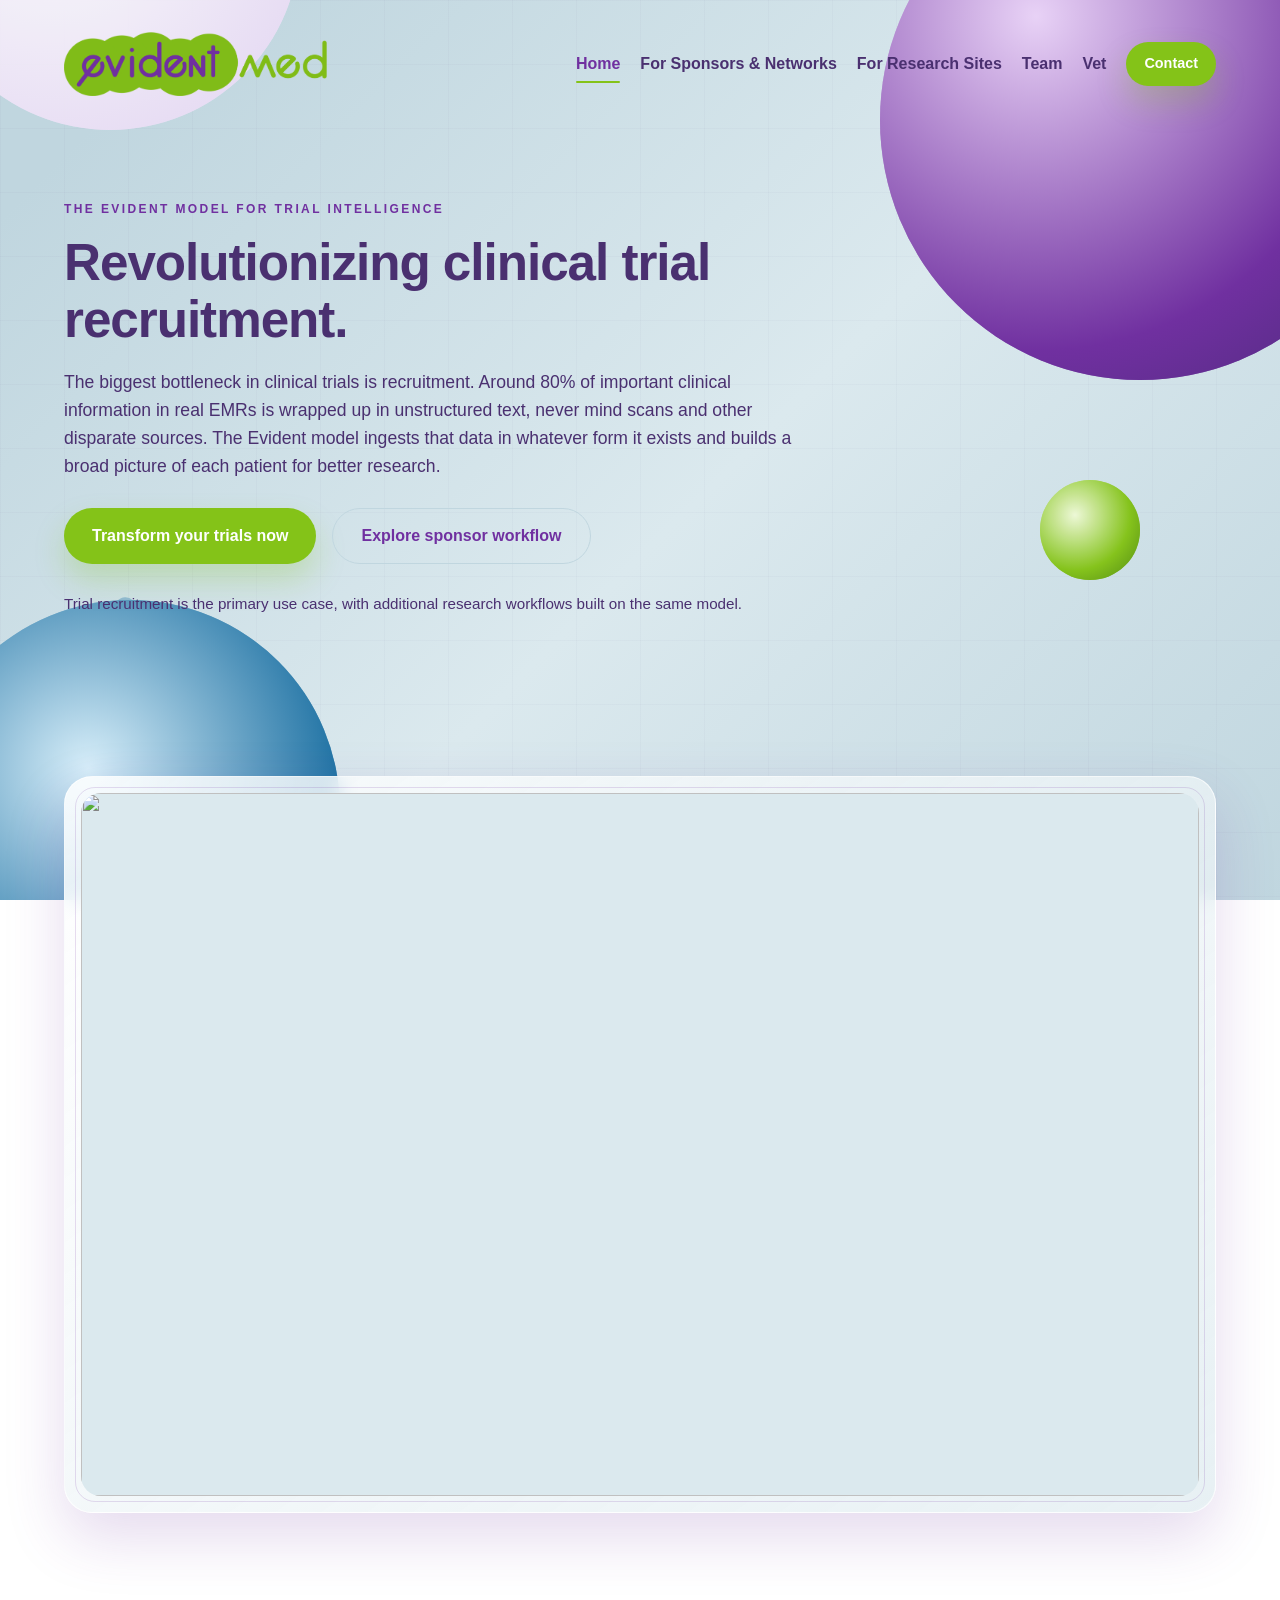
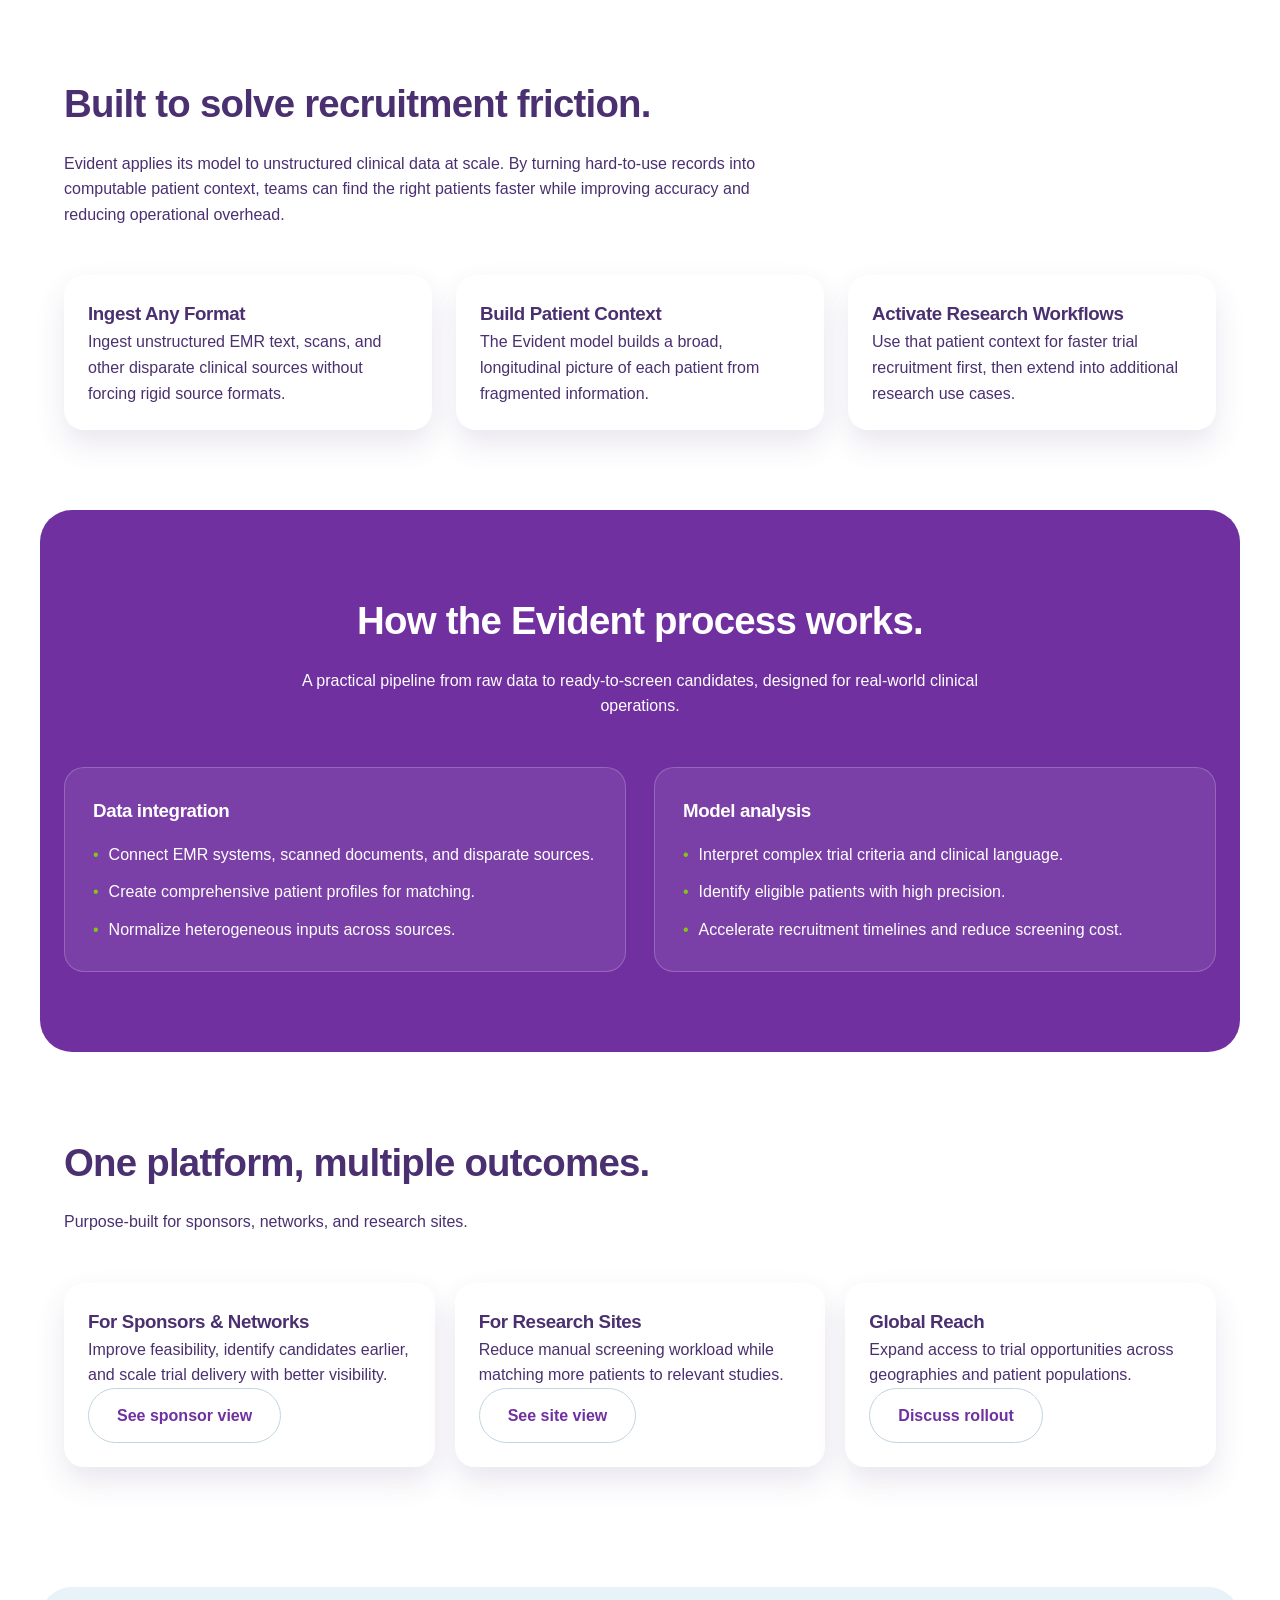
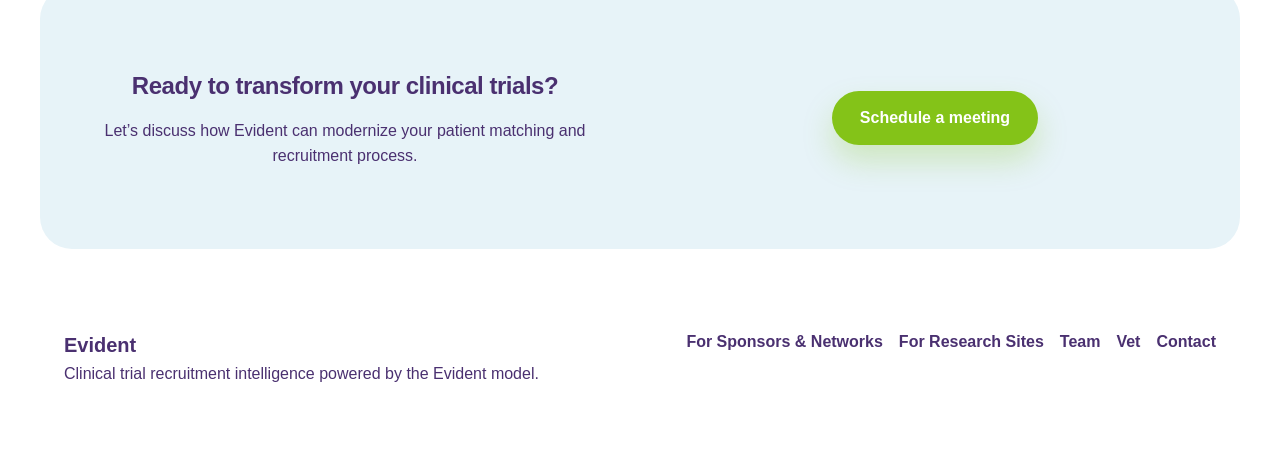
==== commit 52ee55a5: "Apply mobile video protocol and layout spacing fixes" ====
--- a/index.html
+++ b/index.html
@@ -189,6 +189,23 @@
                     />
                   </div>
                 </div>
+                <button
+                  class="video-fullscreen-btn"
+                  type="button"
+                  data-video-fullscreen
+                  aria-label="Fullscreen"
+                >
+                  <svg viewBox="0 0 24 24" width="18" height="18" aria-hidden="true" focusable="false">
+                    <path
+                      d="M8 3H3v5M16 3h5v5M8 21H3v-5M21 16v5h-5"
+                      fill="none"
+                      stroke="currentColor"
+                      stroke-width="2"
+                      stroke-linecap="round"
+                      stroke-linejoin="round"
+                    />
+                  </svg>
+                </button>
               </div>
             </div>
           </div>
--- a/styles.css
+++ b/styles.css
@@ -550,7 +550,7 @@
 .video-frame {
   position: relative;
   width: 100%;
-  aspect-ratio: 3036 / 1908;
+  aspect-ratio: 3378 / 2124;
   padding-top: 0;
   border-radius: 20px;
   overflow: hidden;
@@ -575,10 +575,10 @@
 
 .video-frame iframe {
   position: absolute;
-  top: -1px;
-  left: -1px;
-  width: calc(100% + 1px);
-  height: calc(100% + 1px);
+  top: -3px;
+  left: -2px;
+  width: calc(100% + 4px);
+  height: calc(100% + 5px);
   border: 0;
   z-index: 1;
 }
@@ -709,6 +709,20 @@
   -webkit-appearance: slider-vertical;
 }
 
+.video-fullscreen-btn {
+  border: none;
+  background: rgba(132, 195, 24, 0.92);
+  color: #1f3810;
+  border-radius: 999px;
+  width: 40px;
+  height: 40px;
+  padding: 0;
+  cursor: pointer;
+  display: none;
+  align-items: center;
+  justify-content: center;
+}
+
 .video-range {
   width: 100%;
   accent-color: var(--accent-green);
@@ -890,6 +904,10 @@
     margin-top: 40px;
     padding-bottom: 64px;
     grid-template-columns: 1fr;
+  }
+
+  .hero-card-hidden {
+    display: none;
   }
 
   .cta-row {
@@ -1050,6 +1068,10 @@
     padding: 64px 20px;
   }
 
+  .video-section {
+    padding-top: 24px;
+  }
+
   .video-shell {
     padding: 10px;
   }
@@ -1061,6 +1083,34 @@
 
   .video-center-indicator span {
     height: 30px;
+  }
+
+  .video-progress-wrap,
+  .video-time {
+    display: none;
+  }
+
+  .video-bottom-bar {
+    position: absolute;
+    right: 14px;
+    bottom: 14px;
+    grid-template-columns: auto auto;
+    align-items: center;
+    gap: 8px;
+    padding: 0;
+    border-radius: 0;
+    background: transparent;
+    backdrop-filter: none;
+    opacity: 1;
+    transform: none;
+  }
+
+  .video-volume-wrap {
+    justify-self: auto;
+  }
+
+  .video-fullscreen-btn {
+    display: inline-flex;
   }
 
   .section.dark,
